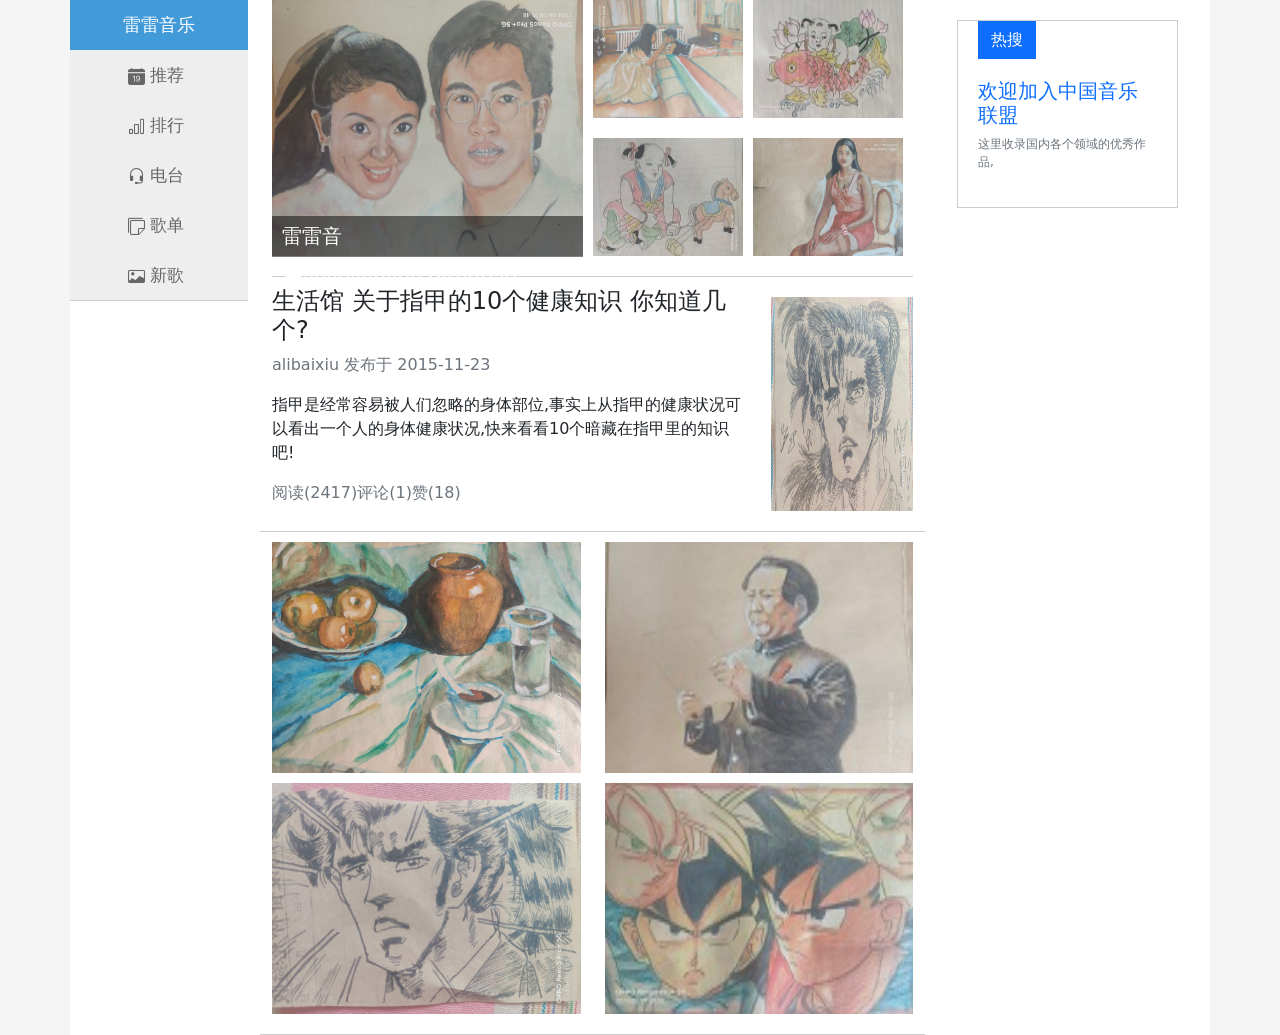
==== index.html @ 11ecee4c "Add files via upload" ====
<!DOCTYPE html>
<html lang="en">

<head>
  <meta charset="UTF-8">
  <meta name="viewport" content="width=device-width, initial-scale=1.0">
  <meta http-equiv="X-UA-Compatible" content="ie=edge">
  <title>Document</title>
  <link rel="stylesheet" href="bootstrap/css/bootstrap.min.css">
  <link rel="stylesheet" href="https://cdn.jsdelivr.net/npm/bootstrap-icons@1.13.1/font/bootstrap-icons.min.css">
  <link rel="stylesheet" href="css/index.css">
</head>

<body>
  <div class="container">
    <div class="row">
      <header class="col-md-2">
        <div class="logo">
          <a href="#">
            <!-- <img src="images/logo.png" alt="" class="d-sm-none"> -->
            <span class="d-sm-block">雷雷音乐</span>
          </a>
        </div>
        <div class="nav">
          <ul>
            <li><a href="#" class="bi bi-calendar-date-fill">推荐</a></li>
            <li><a href="#" class="bi bi-bar-chart">排行</a></li>
            <li><a href="#" class="bi bi-headset">电台</a></li>
            <li><a href="#" class="bi bi-stickies">歌单</a></li>
            <li><a href="#" class="bi bi-card-image">新歌</a></li>
          </ul>
        </div>
      </header>
      <article class="col-md-7">
        <!-- 新闻 -->
        <div class="news clearfix">
          <ul>
            <li>
              <a href="#">
                <img src="upload/8.jpg" alt="">


                <p>雷雷音乐:leileiyinyue.github.io</p>
              </a>
            </li>
            <li>
              <a href="#">
                <img src="upload/6.jpg" alt="">
                <!-- <p>奇了 成都一小区护卫长得像马云 市民纷纷求合影</p> -->
              </a>
            </li>
            <li>
              <a href="#">
                <img src="upload/雷雷2.jpg" alt="">
                <!-- <p>奇了 成都一小区护卫长得像马云 市民纷纷求合影</p> -->
              </a>
            </li>
            <li>
              <a href="#">
                <img src="upload/雷雷4.jpg" alt="">
                <!-- <p>奇了 成都一小区护卫长得像马云 市民纷纷求合影</p> -->
              </a>
            </li>
            <li>
              <a href="#">
                <img src="upload/雷雷5.jpg" alt="">
                <!-- <p>奇了 成都一小区护卫长得像马云 市民纷纷求合影</p> -->
              </a>
            </li>
          </ul>
        </div>
        <!-- 发表 -->
        <div class="publish">
          <div class="row">
            <div class="col-sm-9">
              <h4>生活馆 关于指甲的10个健康知识 你知道几个?</h4>
              <p class="text-muted">alibaixiu 发布于 2015-11-23</p>
              <p>指甲是经常容易被人们忽略的身体部位,事实上从指甲的健康状况可以看出一个人的身体健康状况,快来看看10个暗藏在指甲里的知识吧!</p>
              <p class="text-muted">阅读(2417)评论(1)赞(18)</p>
            </div>
            <div class="col-sm-3 pic">
              <img src="upload/风景3.jpg" alt="">
            </div>
          </div>
          <div class="row">
            <div class="col-lg-6 col-md-6 col-sm-6"><img src="upload/风景1.jpg" alt=""></div>
            <div class="col-lg-6 col-md-6 col-sm-6"><img src="upload/来.jpg" alt=""></div>
            <div class="col-lg-6 col-md-6 col-sm-6"><img src="upload/风景2.jpg" alt=""></div>
            <div class="col-lg-6 col-md-6 col-sm-6"><img src="upload/雷雷.jpg" alt=""></div>


          </div>
        </div>
      </article>
      <aside class="col-md-3">
        <!-- <a href="#" class="banner">
          <img src="upload/zgboke.jpg" alt="">
        </a> -->
        <a href="#" class="hot">
          <span class="btn btn-primary">热搜</span>
          <h5 class="text-primary">欢迎加入中国音乐联盟</h5>
          <p class="text-muted">这里收录国内各个领域的优秀作品,</p>
        </a>
      </aside>
    </div>
  </div>
</body>
<script src="bootstrap/js/bootstrap.min.js"></script>

</html>
---- css/index.css ----
ul {
  list-style-type: none;
  margin: 0;
  padding: 0;
}

a {
  color: #666;
  text-decoration: none;
}

a:hover {
  text-decoration: none;
}

body {
  background: #f5f5f5;
}

.container {
  background-color: #fff;
}

@media screen and (min-width:1280px) {
  .container {
    width: 1280px;
  }
}

header {
  padding-left: 0 !important;
}

.logo {
  background-color: #429ad9;
}

.logo img {
  display: block;
  /* width: 100%; */
  max-width: 100%;
  margin: 0 auto;
}

.logo span {
  display: block;
  height: 50px;
  line-height: 50px;
  color: #fff;
  font-size: 18px;
  text-align: center;
}

.nav {
  background-color: #eee;
  border-bottom: 1px solid #ccc;
}

.nav a {
  display: block;
  height: 50px;
  line-height: 50px;
  padding-left: 58px;
  font-size: 17px;
}

.nav a:hover {
  background-color: #fff;
  color: #333;
}

.nav a::before {
  vertical-align: middle;
  padding-right: 5px;
}

@media screen and (max-width:991px) {
  .nav li {
    float: left;
    width: 20%;
  }

  article {
    margin-top: 10px;
  }
}

@media screen and (max-width:767px) {
  .nav li a {
    font-size: 10px;
    padding-left: 1px;
    margin-right: 3px;
    margin-left: 13px;
  }

  .news li:nth-child(1) {
    width: 100% !important;

  }

  .news li {
    width: 50% !important;
  }

  /* .publish h4 {
    font-size: 14px;
  } */
}

.news li {
  float: left;
  width: 25%;
  height: 128px;
  padding-right: 10px;
  margin-bottom: 10px;
}

.news li a {
  position: relative;
  display: block;
  width: 100%;
  height: 100%;
  /* background-color: purple; */
}

.news li:nth-child(1) {
  width: 50%;
  height: 266px;
  /* background-color: pink; */
}

.news li:nth-child(1) p {
  line-height: 41px;
  font-size: 20px;
  padding: 0 10px;
}

.news li a img {
  width: 100%;
  height: 100%;
}

.row div img {
  width: 100%;
  height: 100%;
  padding-bottom: 10px;
}

.news li a p {
  position: absolute;
  bottom: 9px;
  left: 0;
  width: 100%;
  height: 41px;
  padding: 5px 10px;
  margin-bottom: 0;
  background: rgba(0, 0, 0, .5);
  font-size: 12px;
  color: #fff;
}

.publish {
  border-top: 1px solid #ccc;
}

.publish .row {
  border-bottom: 1px solid #ccc;
  padding: 10px 0;
}

.pic {
  margin-top: 10px;
}

.pic img {
  width: 100%;
}

.banner img {
  width: 100%;
}

.hot {
  display: block;
  margin: 20px;
  padding: 0 20px 20px;
  border: 1px solid #ccc;
}

.hot span {
  border-radius: 0;
  margin-bottom: 20px;
}

.hot p {
  font-size: 12px;
}
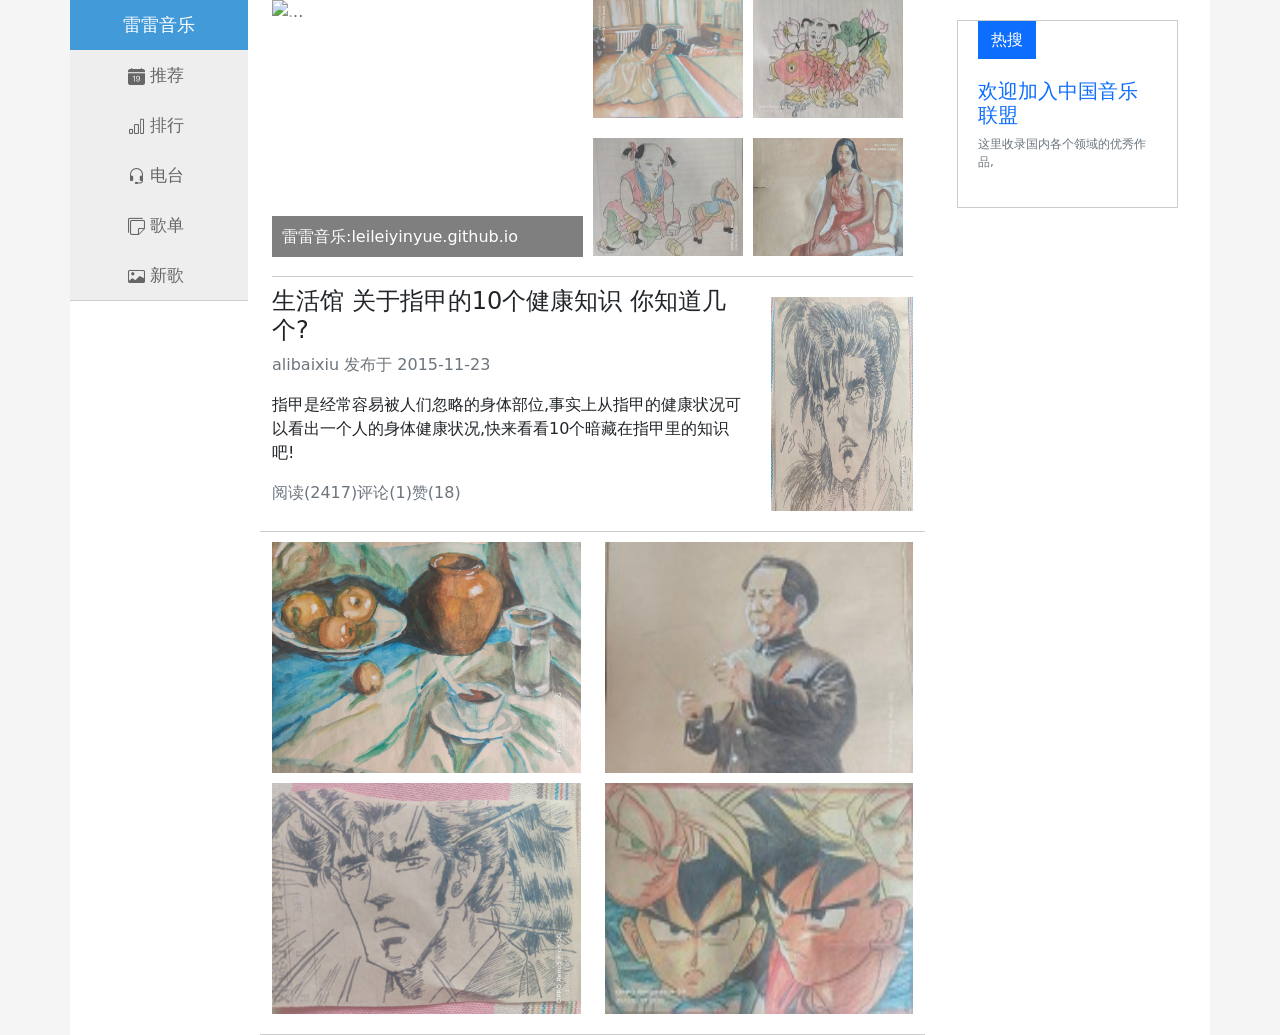
==== commit e3384b2c: "Update index.html" ====
--- a/index.html
+++ b/index.html
@@ -9,6 +9,8 @@
   <link rel="stylesheet" href="bootstrap/css/bootstrap.min.css">
   <link rel="stylesheet" href="https://cdn.jsdelivr.net/npm/bootstrap-icons@1.13.1/font/bootstrap-icons.min.css">
   <link rel="stylesheet" href="css/index.css">
+  <script charset="UTF-8" id="LA_COLLECT" src="//sdk.51.la/js-sdk-pro.min.js"></script>
+<script>LA.init({id:"3M02S67VBN4CPnfw",ck:"3M02S67VBN4CPnfw"})</script>
 </head>
 
 <body>
@@ -37,7 +39,27 @@
           <ul>
             <li>
               <a href="#">
-                <img src="upload/8.jpg" alt="">
+                 <div id="carouselExampleAutoplaying" class="carousel slide" data-bs-ride="carousel">
+                <div class="carousel-inner">
+                  <div class="carousel-item active">
+                    <img src="upload/1.jpg"  alt="...">
+                  </div>
+                  <div class="carousel-item">
+                    <img src="upload/2.jpg"  alt="...">
+                  </div>
+                  <div class="carousel-item">
+                    <img src="upload/3.jpg"  alt="...">
+                  </div>
+                </div>
+                <button class="carousel-control-prev" type="button" data-bs-target="#carouselExampleAutoplaying" data-bs-slide="prev">
+                  <span class="carousel-control-prev-icon" aria-hidden="true"></span>
+                  <span class="visually-hidden">Previous</span>
+                </button>
+                <button class="carousel-control-next" type="button" data-bs-target="#carouselExampleAutoplaying" data-bs-slide="next">
+                  <span class="carousel-control-next-icon" aria-hidden="true"></span>
+                  <span class="visually-hidden">Next</span>
+                </button>
+              </div>
 
 
                 <p>雷雷音乐:leileiyinyue.github.io</p>
@@ -107,4 +129,4 @@
 </body>
 <script src="bootstrap/js/bootstrap.min.js"></script>
 
-</html>+</html>
--- a/css/index.css
+++ b/css/index.css
@@ -128,10 +128,13 @@
   height: 266px;
   /* background-color: pink; */
 }
-
+.carousel img{
+   width: 100%;
+  height: 266px !important;
+}
 .news li:nth-child(1) p {
   line-height: 41px;
-  font-size: 20px;
+  font-size: 16px;
   padding: 0 10px;
 }
 
@@ -155,7 +158,7 @@
   padding: 5px 10px;
   margin-bottom: 0;
   background: rgba(0, 0, 0, .5);
-  font-size: 12px;
+  font-size: 10px;
   color: #fff;
 }
 
@@ -194,4 +197,4 @@
 
 .hot p {
   font-size: 12px;
-}+}
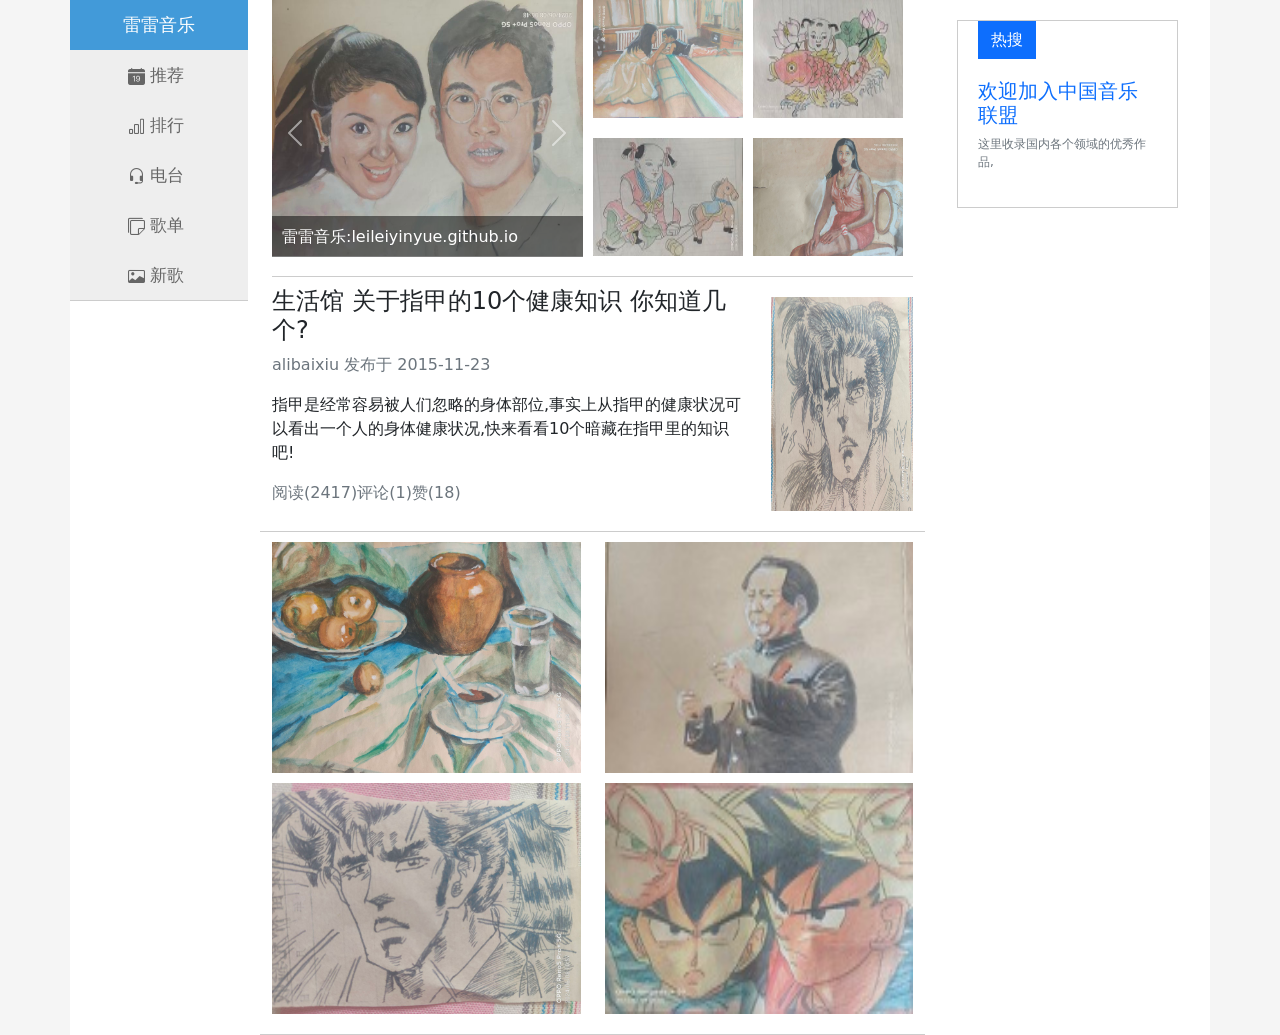
==== commit 09ab5352: "Update index.html" ====
--- a/index.html
+++ b/index.html
@@ -42,13 +42,13 @@
                  <div id="carouselExampleAutoplaying" class="carousel slide" data-bs-ride="carousel">
                 <div class="carousel-inner">
                   <div class="carousel-item active">
-                    <img src="upload/1.jpg"  alt="...">
+                    <img src="upload/8.jpg"  alt="...">
                   </div>
                   <div class="carousel-item">
-                    <img src="upload/2.jpg"  alt="...">
+                    <img src="upload/21.jpg"  alt="...">
                   </div>
                   <div class="carousel-item">
-                    <img src="upload/3.jpg"  alt="...">
+                    <img src="upload/6.jpg"  alt="...">
                   </div>
                 </div>
                 <button class="carousel-control-prev" type="button" data-bs-target="#carouselExampleAutoplaying" data-bs-slide="prev">
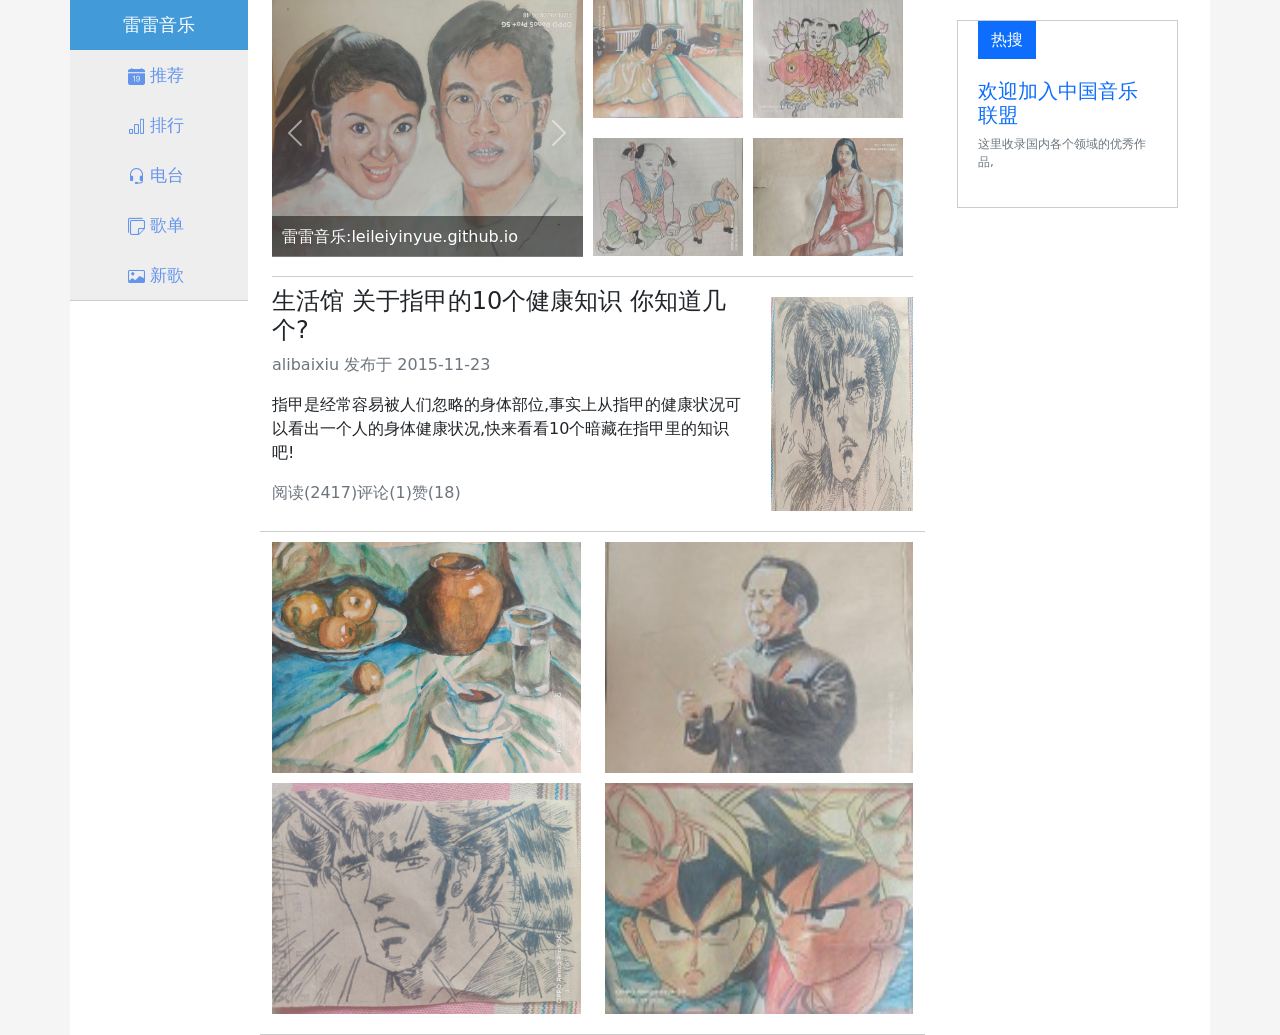
==== commit d9dc6cfb: "Update index.html" ====
--- a/index.html
+++ b/index.html
@@ -5,7 +5,7 @@
   <meta charset="UTF-8">
   <meta name="viewport" content="width=device-width, initial-scale=1.0">
   <meta http-equiv="X-UA-Compatible" content="ie=edge">
-  <title>Document</title>
+  <title>雷雷音乐</title>
   <link rel="stylesheet" href="bootstrap/css/bootstrap.min.css">
   <link rel="stylesheet" href="https://cdn.jsdelivr.net/npm/bootstrap-icons@1.13.1/font/bootstrap-icons.min.css">
   <link rel="stylesheet" href="css/index.css">
@@ -25,11 +25,11 @@
         </div>
         <div class="nav">
           <ul>
-            <li><a href="#" class="bi bi-calendar-date-fill">推荐</a></li>
-            <li><a href="#" class="bi bi-bar-chart">排行</a></li>
-            <li><a href="#" class="bi bi-headset">电台</a></li>
-            <li><a href="#" class="bi bi-stickies">歌单</a></li>
-            <li><a href="#" class="bi bi-card-image">新歌</a></li>
+            <li><a href="#" class="bi bi-calendar-date-fill"style=" color: cornflowerblue;">推荐</a></li>
+            <li><a href="#" class="bi bi-bar-chart"style=" color: cornflowerblue;">排行</a></li>
+            <li><a href="#" class="bi bi-headset"style=" color: cornflowerblue;">电台</a></li>
+            <li><a href="#" class="bi bi-stickies"style=" color: cornflowerblue;">歌单</a></li>
+            <li><a href="#" class="bi bi-card-image"style=" color: cornflowerblue;">新歌</a></li>
           </ul>
         </div>
       </header>
